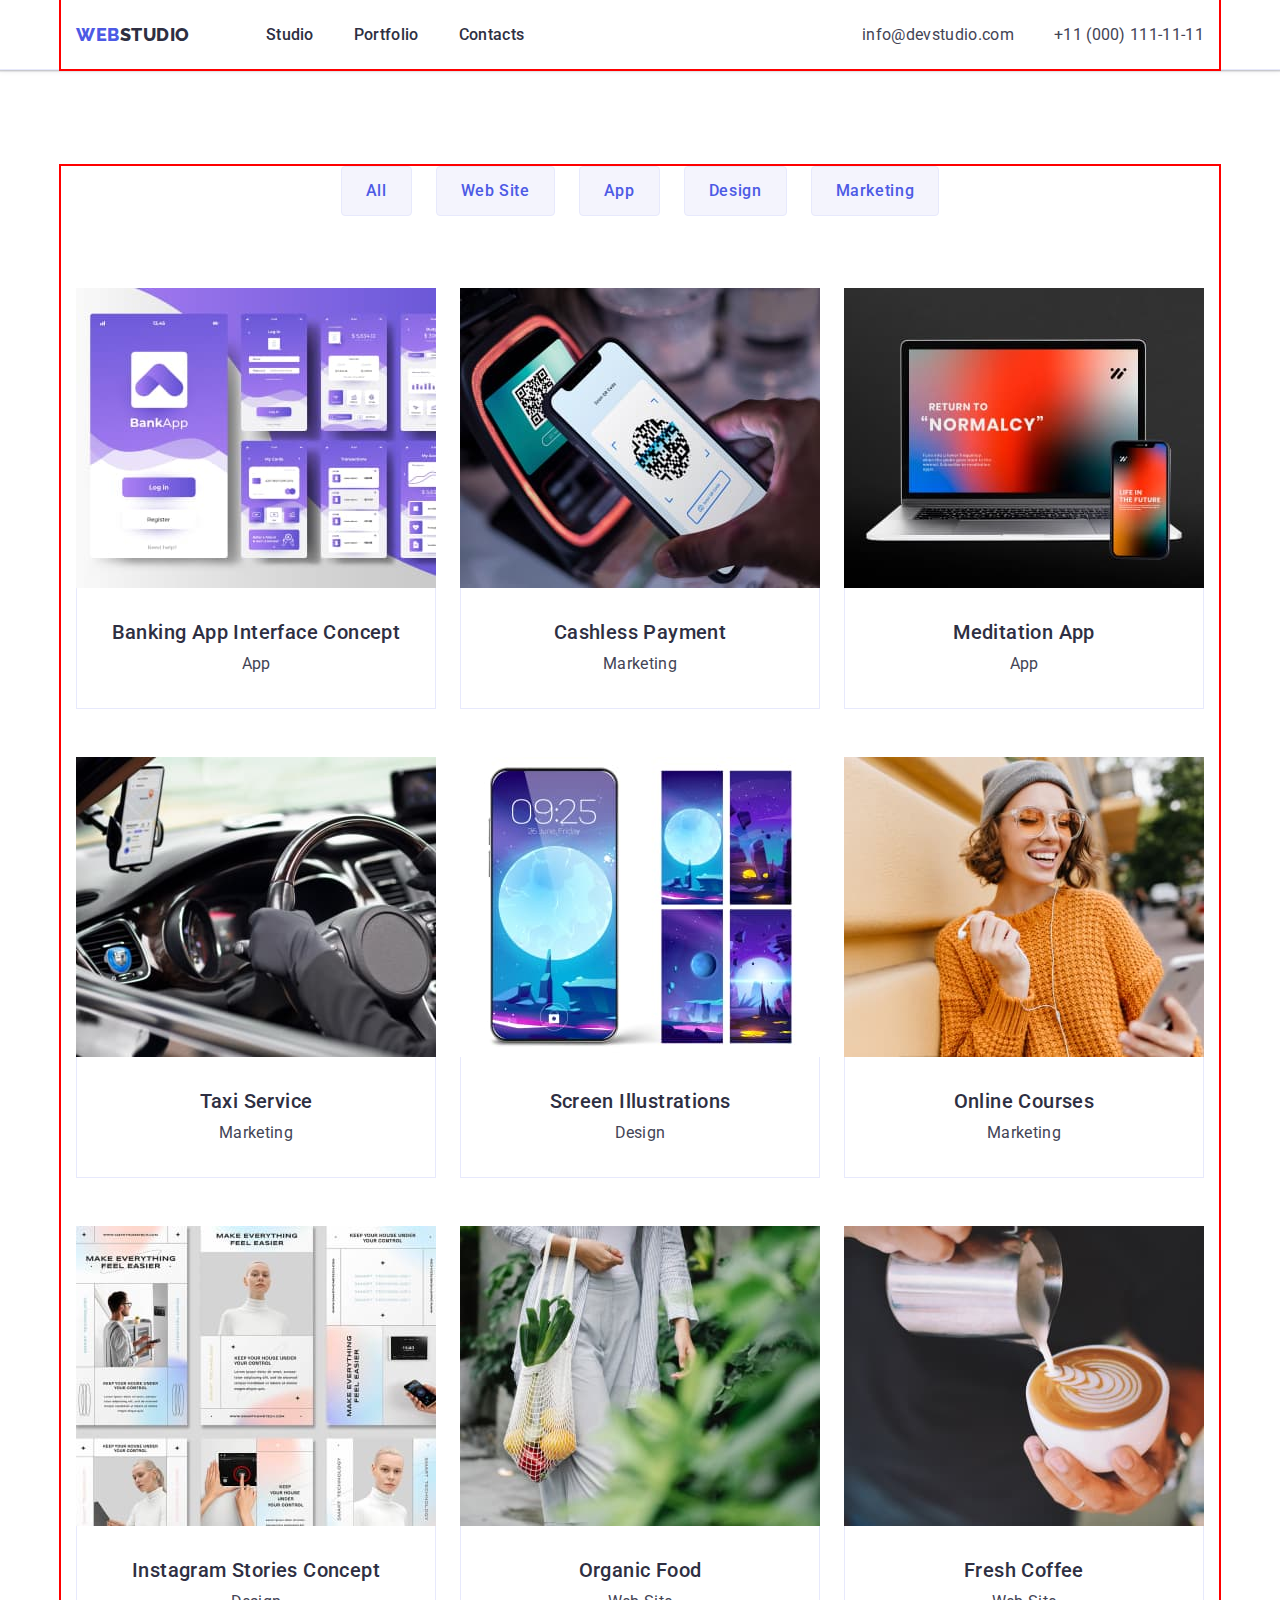
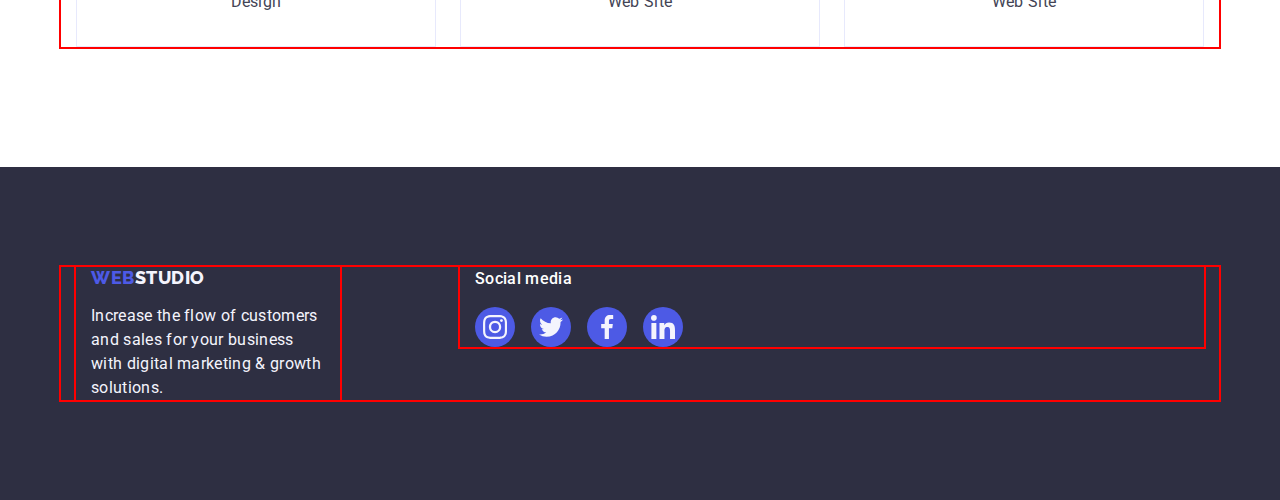
==== portfolio.html @ 50370854 "hw-05" ====
<!DOCTYPE html>
<html lang="en">
  <head>
    <meta charset="UTF-8" />
    <meta http-equiv="X-UA-Compatible" content="IE=edge" />
    <meta name="viewport" content="width=device-width, initial-scale=1.0" />
    <title>Portfolio</title>
    <link rel="preconnect" href="https://fonts.googleapis.com" />
    <link rel="preconnect" href="https://fonts.gstatic.com" crossorigin />
    <link
      href="https://fonts.googleapis.com/css2?family=Montserrat:wght@400;700&family=Raleway:wght@800&family=Roboto:wght@400;500;700;900&display=swap"
      rel="stylesheet"
    />
    <link
      rel="stylesheet"
      href="https://cdn.jsdelivr.net/npm/modern-normalize@1.1.0/modern-normalize.min.css"
    />
    <link rel="stylesheet" href="./css/styles.css" />
  </head>
  <body>
    <!-- Header -->
    <header class="header">
      <div class="container header-container">
        <nav class="header-navigation">
          <a class="logo link" href="./index.html"
            >Web<span class="logo-studio">Studio</span></a
          >
          <ul class="page-list list">
            <li class="page-item">
              <a class="page-link link" href="./index.html">Studio</a>
            </li>
            <li class="page-item">
              <a class="page-link link" href="./portfolio.html">Portfolio</a>
            </li>
            <li class="page-item">
              <a class="page-link link" href="">Contacts</a>
            </li>
          </ul>
        </nav>
        <address class="contacts">
          <ul class="contacts-list list">
            <li class="contacts-item">
              <a class="contacts-link link" href="mailto:info@devstudio.com"
                >info@devstudio.com</a
              >
            </li>
            <li class="contacts-item">
              <a class="contacts-link link" href="tel:+110001111111"
                >+11 (000) 111-11-11</a
              >
            </li>
          </ul>
        </address>
      </div>
    </header>
    <main>
      <section class="main-section">
        <div class="container">
          <h1 hidden>Projects</h1>
          <!-- Buttons -->
          <ul class="button-list list">
            <li>
              <button type="button" class="button-item">All</button>
            </li>
            <li><button type="button" class="button-item">Web Site</button></li>
            <li><button type="button" class="button-item">App</button></li>
            <li><button type="button" class="button-item">Design</button></li>
            <li>
              <button type="button" class="button-item">Marketing</button>
            </li>
          </ul>
          <!-- Projects -->
          <ul class="bar-list list">
            <li class="bar-item">
              <a href="" class="bar-link link">
                <img
                  src="./images/interface-concept.jpg"
                  alt="Banking App Interface Concept photo"
                  width="360"
                  height="300"
                />
                <div class="bar-content">
                  <h2 class="bar-title">Banking App Interface Concept</h2>
                  <p class="bar-text">App</p>
                </div></a
              >
            </li>
            <li class="bar-item">
              <a href="" class="bar-link link">
                <img
                  src="./images/cashless-payment.jpg"
                  alt="Two phones"
                  width="360"
                  height="300"
                />
                <div class="bar-content">
                  <h2 class="bar-title">Cashless Payment</h2>
                  <p class="bar-text">Marketing</p>
                </div></a
              >
            </li>
            <li class="bar-item">
              <a href="" class="bar-link link">
                <img
                  src="./images/meditation-app.jpg"
                  alt="Desktop and phone"
                  width="360"
                  height="300"
                />
                <div class="bar-content">
                  <h2 class="bar-title">Meditation App</h2>
                  <p class="bar-text">App</p>
                </div></a
              >
            </li>
            <li class="bar-item">
              <a href="" class="bar-link link">
                <img
                  src="./images/taxi-service.jpg"
                  alt="Driver in the car"
                  width="360"
                  height="300"
                />
                <div class="bar-content">
                  <h2 class="bar-title">Taxi Service</h2>
                  <p class="bar-text">Marketing</p>
                </div></a
              >
            </li>
            <li class="bar-item">
              <a href="" class="bar-link link">
                <img
                  src="./images/screen-Illustrations.jpg"
                  alt="Pictures on phone"
                  width="360"
                  height="300"
                />
                <div class="bar-content">
                  <h2 class="bar-title">Screen Illustrations</h2>
                  <p class="bar-text">Design</p>
                </div></a
              >
            </li>
            <li class="bar-item">
              <a href="" class="bar-link link">
                <img
                  src="./images/online-courses.jpg"
                  alt="Woman"
                  width="360"
                  height="300"
                />
                <div class="bar-content">
                  <h2 class="bar-title">Online Courses</h2>
                  <p class="bar-text">Marketing</p>
                </div></a
              >
            </li>
            <li class="bar-item">
              <a href="" class="bar-link link">
                <img
                  src="./images/instagram-stories-concept.jpg"
                  alt="Instagram pages"
                  width="360"
                  height="300"
                />
                <div class="bar-content">
                  <h2 class="bar-title">Instagram Stories Concept</h2>
                  <p class="bar-text">Design</p>
                </div></a
              >
            </li>
            <li class="bar-item">
              <a href="" class="bar-link link">
                <img
                  src="./images/organic-food.jpg"
                  alt="A bag with vegetables"
                  width="360"
                  height="300"
                />
                <div class="bar-content">
                  <h2 class="bar-title">Organic Food</h2>
                  <p class="bar-text">Web Site</p>
                </div></a
              >
            </li>
            <li class="bar-item">
              <a href="" class="bar-link link">
                <img
                  src="./images/fresh-coffee.jpg"
                  alt="A cup of coffee"
                  width="360"
                  height="300"
                />
                <div class="bar-content">
                  <h2 class="bar-title">Fresh Coffee</h2>
                  <p class="bar-text">Web Site</p>
                </div></a
              >
            </li>
          </ul>
        </div>
      </section>
    </main>
    <!-- Footer -->
    <footer class="footer">
      <div class="container footer-super-container">
        <div class="container footer-container">
          <a class="footer-logo link" href="./index.html"
            >Web<span class="logo-studio-footer">Studio</span></a
          >
          <p class="footer-text">
            Increase the flow of customers and sales for your business with
            digital marketing & growth solutions.
          </p>
        </div>
        <div class="container footer-soc-container">
          <p class="footer-soc-text">Social media</p>
          <ul class="footer-soc-list list">
            <li class="footer-soc-item">
              <a
                href=""
                class="footer-soc-link link"
                target="_blank"
                rel="noopener noreferrer"
              >
                <svg class="footer-soc-icon" width="24" height="24">
                  <use href="./images/icons.svg#icon-instagram"></use>
                </svg>
              </a>
            </li>
            <li class="footer-soc-item">
              <a
                href=""
                class="footer-soc-link link"
                target="_blank"
                rel="noopener noreferrer"
              >
                <svg class="footer-soc-icon" width="24" height="24">
                  <use href="./images/icons.svg#icon-twitter"></use>
                </svg>
              </a>
            </li>
            <li class="footer-soc-item">
              <a
                href=""
                class="footer-soc-link link"
                target="_blank"
                rel="noopener noreferrer"
              >
                <svg class="footer-soc-icon" width="24" height="24">
                  <use href="./images/icons.svg#icon-facebook"></use>
                </svg>
              </a>
            </li>
            <li class="footer-soc-item">
              <a
                href=""
                class="footer-soc-link link"
                target="_blank"
                rel="noopener noreferrer"
              >
                <svg class="footer-soc-icon" width="24" height="24">
                  <use href="./images/icons.svg#icon-linkedin"></use>
                </svg>
              </a>
            </li>
          </ul>
        </div>
      </div>
    </footer>
  </body>
</html>
---- css/styles.css ----
:root {
    --title-color-one: #2e2f42;
    --title-color-two: #ffffff;
    --text-color-one: #434455;
    --text-color-two: #f4f4fd;
    --background-color-one: #2e2f42;
    --background-color-two: #f4f4fd;
}

body {
    font-family: "Roboto", sans-serif;
    color: #434455;
    background-color: #ffffff;
}

p,
h1,
h2,
h3,
h4,
h5,
h6 {
    margin: 0;
}

ul,
ol {
    margin: 0;
    padding: 0;
}

img {
    display: block;
}

.list {
    list-style: none;
}

.link {
    text-decoration: none;
}

.container {
    width: 1158px;
    padding-left: 15px;
    padding-right: 15px;
    margin: 0 auto;
    outline: 2px solid red;
}

/* Header */

.header {
    border-bottom: 1px solid #E7E9FC;
    box-shadow: 0px 2px 1px rgba(46, 47, 66, 0.08), 0px 1px 1px rgba(46, 47, 66, 0.16), 0px 1px 6px rgba(46, 47, 66, 0.08);
}

.header-container {
    display: flex;
    align-items: center;
}

.header-navigation {
    display: flex;
    align-items: center;
}

.logo {
    font-family: 'Raleway', sans-serif;
    font-weight: 800;
    font-size: 18px;
    line-height: 1.17;
    letter-spacing: 0.03em;
    text-transform: uppercase;
    color: #4D5AE5;
    margin-right: 76px;
    padding-top: 24px;
    padding-bottom: 24px;
}

.logo-studio {
    color: var(--title-color-one);
}

.page-list {
    display: flex;
    gap: 40px;
}

.contacts {
    margin-left: auto;
}

.contacts-list {
    display: flex;
    gap: 40px;
}

.contacts-item {
    display: flex;
}

.page-link {
    font-weight: 500;
    font-size: 16px;
    line-height: 1.5;
    letter-spacing: 0.02em;
    color: var(--title-color-one);
    padding-top: 24px;
    padding-bottom: 24px;
}

.page-link:hover,
.page-link:focus {
    color: #404bbf;
}

.contacts {
    font-style: normal;
}

.contacts-link {
    font-style: normal;
    font-size: 16px;
    line-height: 1.5;
    letter-spacing: 0.02em;
    color: var(--text-color-one);
}

.contacts-link:hover,
.contacts-link:focus {
    color: #404bbf;
}


/* Hero */

.hero {
    background-color: var(--background-color-one);
    background-image: linear-gradient(rgba(46, 47, 66, 0.7), rgba(46, 47, 66, 0.7)), url(../images/people-office.jpg);
    background-repeat: no-repeat;
    background-position: center;
    background-size: cover;
    padding-top: 188px;
    padding-bottom: 188px;
    max-width: 1440px;
}

.hero-title {
    font-weight: 700;
    font-size: 56px;
    line-height: 1.07;
    text-align: center;
    letter-spacing: 0.02em;
    color: var(--title-color-two);
    margin-bottom: 48px;
    max-width: 496px;
    margin-left: auto;
    margin-right: auto;
}

.hero-button {
    font-family: 'Roboto', sans-serif;
    background: #4D5AE5;
    font-weight: 500;
    font-size: 16px;
    line-height: 1.5;
    letter-spacing: 0.04em;
    color: #FFFFFF;
    cursor: pointer;
    display: block;
    min-width: 169px;
    height: 56px;
    margin-top: 48px;
    padding: 16px 32px;
    border-radius: 4px;
    border: none;
    margin-left: auto;
    margin-right: auto;
}

.hero-button:hover,
.hero-button:focus {
    background-color: #404bbf;
}

/* Advantages */

.advantage-section {
    padding: 120px 0;
}

.advantage-list {
    display: flex;
    gap: 24px;
    height: 224px;
}

.advantage-feature {
    display: flex;
    justify-content: center;
    align-items: center;
    height: 112px;
    background: #F4F4FD;
    border-radius: 4px;
    margin-bottom: 8px;
}

.advantage-title {
    font-weight: 500;
    font-size: 20px;
    line-height: 1.2;
    letter-spacing: 0.02em;
    color: var(--title-color-one);
    margin-bottom: 8px;
}

.advantage-text {
    font-size: 16px;
    line-height: 1.5;
    letter-spacing: 0.02em;
    color: var(--text-color-one);
    max-width: 264px;
}

/* Activities */

.activities-section {
    padding-bottom: 120px;
}

.activities {
    font-size: 36px;
    line-height: 1.11;
    text-align: center;
    letter-spacing: 0.02em;
    text-transform: capitalize;
    color: var(--title-color-one);
    margin-bottom: 72px;

}

.activities-list {
    display: flex;
    gap: 24px;
}

/* Team */

.team-section {
    background-color: var(--background-color-two);
    padding: 120px 0;
}

.team {
    font-weight: 700;
    font-size: 36px;
    line-height: 1.11;
    text-align: center;
    letter-spacing: 0.02em;
    text-transform: capitalize;
    color: var(--title-color-one);
    margin-bottom: 72px;
}

.team-list {
    display: flex;
    gap: 24px;
}

.team-item {
    background-color: #ffffff;
    border-radius: 0px 0px 4px 4px;
    box-shadow: 0px 1px 6px rgba(46, 47, 66, 0.08),
        0px 1px 1px rgba(46, 47, 66, 0.16),
        0px 2px 1px rgba(46, 47, 66, 0.08);
}

.name {
    display: block;
    padding: 32px 16px;
    margin-left: auto;
    margin-right: auto;
}

.team-title {
    font-weight: 500;
    font-size: 20px;
    line-height: 1.2;
    letter-spacing: 0.02em;
    color: var(--title-color-one);
    text-align: center;
    margin-bottom: 8px;
}

.team-text {
    font-size: 16px;
    line-height: 1.5;
    letter-spacing: 0.02em;
    color: var(--text-color-one);
    text-align: center;
    margin-bottom: 8px;
}

.team-soc-list {
    display: flex;
    justify-content: center;
    gap: 24px;
}

.team-soc-item {
    width: 40px;
    height: 40px;
}

.team-soc-icon {
    fill: #f4f4fd;
}

.team-soc-link {
    width: 100%;
    height: 100%;
    background: #4D5AE5;
    border-radius: 50%;
    display: flex;
    justify-content: center;
    align-items: center;
}

.team-soc-link:hover,
.team-soc-link:focus {
    background-color: #404bbf
}

/* Customers */

.customers {

    font-style: normal;
    font-weight: 700;
    font-size: 36px;
    line-height: 1.11;
    text-align: center;
    letter-spacing: 0.02em;
    text-transform: capitalize;
    color: var(--title-color-one);
    margin-bottom: 72px;
}

.customers-section {
    padding-top: 120px;
    padding-bottom: 120px;
}

.customers-list {
    display: flex;
    gap: 24px;
}

.customers-item {
    width: calc((100% - 120px) / 6);
    height: 88px;
}

.customers-link {
    width: 100%;
    height: 100%;
    border: 1px solid #8E8F99;
    border-radius: 4px;
    display: flex;
    align-items: center;
    justify-content: center;
    color: #8e8f99;
}

.customers-link:hover,
.customers-link:focus {
    color: #404bbf;
    border-color: #404bbf;
}

.customers-icon {
    fill: currentColor;
}


/* Portfolio */


/* Buttons */

.main-section {
    padding-top: 96px;
    padding-bottom: 120px;
}

.button-list {
    margin-bottom: 72px;
    display: flex;
    gap: 24px;
    justify-content: center;
}

.button-item {
    font-family: inherit;
    background-color: var(--text-color-two);
    font-weight: 500;
    font-size: 16px;
    line-height: 1.5;
    letter-spacing: 0.04em;
    color: #4D5AE5;
    cursor: pointer;
    padding: 12px 24px;
    background: #F4F4FD;
    border: 1px solid #E7E9FC;
    border-radius: 4px;
}

.button-item:hover,
.button-item:focus {
    background-color: #404bbf;
    color: #ffffff;
    border: 1px solid transparent;
    box-shadow: 0px 3px 1px rgba(0, 0, 0, 0.1), 0px 2px 1px rgba(0, 0, 0, 0.08), 0px 2px 2px rgba(0, 0, 0, 0.12);
}

/* Projects */

.bar-list {
    display: flex;
    flex-wrap: wrap;
    gap: 24px;
    text-align: center;
    row-gap: 48px;
}

.bar-content {
    border: 1px solid #e7e9fc;
    border-top: none;
    padding: 32px 16px;
}

.bar-title {
    font-weight: 500;
    font-size: 20px;
    line-height: 1.2;
    letter-spacing: 0.02em;
    color: var(--title-color-one);
    margin-bottom: 8px;
    text-align: center;
}

.bar-text {
    font-size: 16px;
    line-height: 1.5;
    letter-spacing: 0.02em;
    color: var(--text-color-one);
    text-align: center;
}

.bar-link {
    display: block;
}

.bar-link:hover,
.bar-link:focus {
    box-shadow: 0px 1px 6px rgba(46, 47, 66, 0.08), 0px 1px 1px rgba(46, 47, 66, 0.16), 0px 2px 1px rgba(46, 47, 66, 0.08);
}

/* Footer */

.footer {
    background-color: var(--background-color-one);
    padding-top: 100px;
    padding-bottom: 100px;
    display: flex;
}

.footer-super-container {
    display: flex;
    align-items: baseline;
}

.footer-container {
    margin-right: 120px;
    padding-left: 15px;
    padding-right: 15px;
    max-width: 264px;
    margin-right: 120px;
}

.footer-logo {
    display: inline-block;
    font-family: 'Raleway', sans-serif;
    font-weight: 800;
    font-size: 18px;
    line-height: 1.17;
    letter-spacing: 0.03em;
    text-transform: uppercase;
    color: #4D5AE5;
    margin-bottom: 16px;
}

.footer-text {
    font-size: 16px;
    line-height: 1.5;
    letter-spacing: 0.02em;
    color: var(--text-color-two);
    max-width: 264px;
}

.logo-studio-footer {
    color: var(--text-color-two);
}

.footer-soc-container {}

.footer-soc-text {
    font-weight: 500;
    font-size: 16px;
    line-height: 1.5;
    letter-spacing: 0.02em;
    color: var(--title-color-two);
    margin-bottom: 16px;
}

.footer-soc-list {
    display: flex;
    gap: 16px;
}

.footer-soc-item {
    width: 40px;
    height: 40px;
}

.footer-soc-link {
    width: 100%;
    height: 100%;
    background: #4D5AE5;
    border-radius: 50%;
    display: flex;
    justify-content: center;
    align-items: center;
}

.footer-soc-icon {
    fill: var(--text-color-two);
}

.footer-soc-link:hover,
.footer-soc-link:focus {
    background-color: #31d0aa;
}
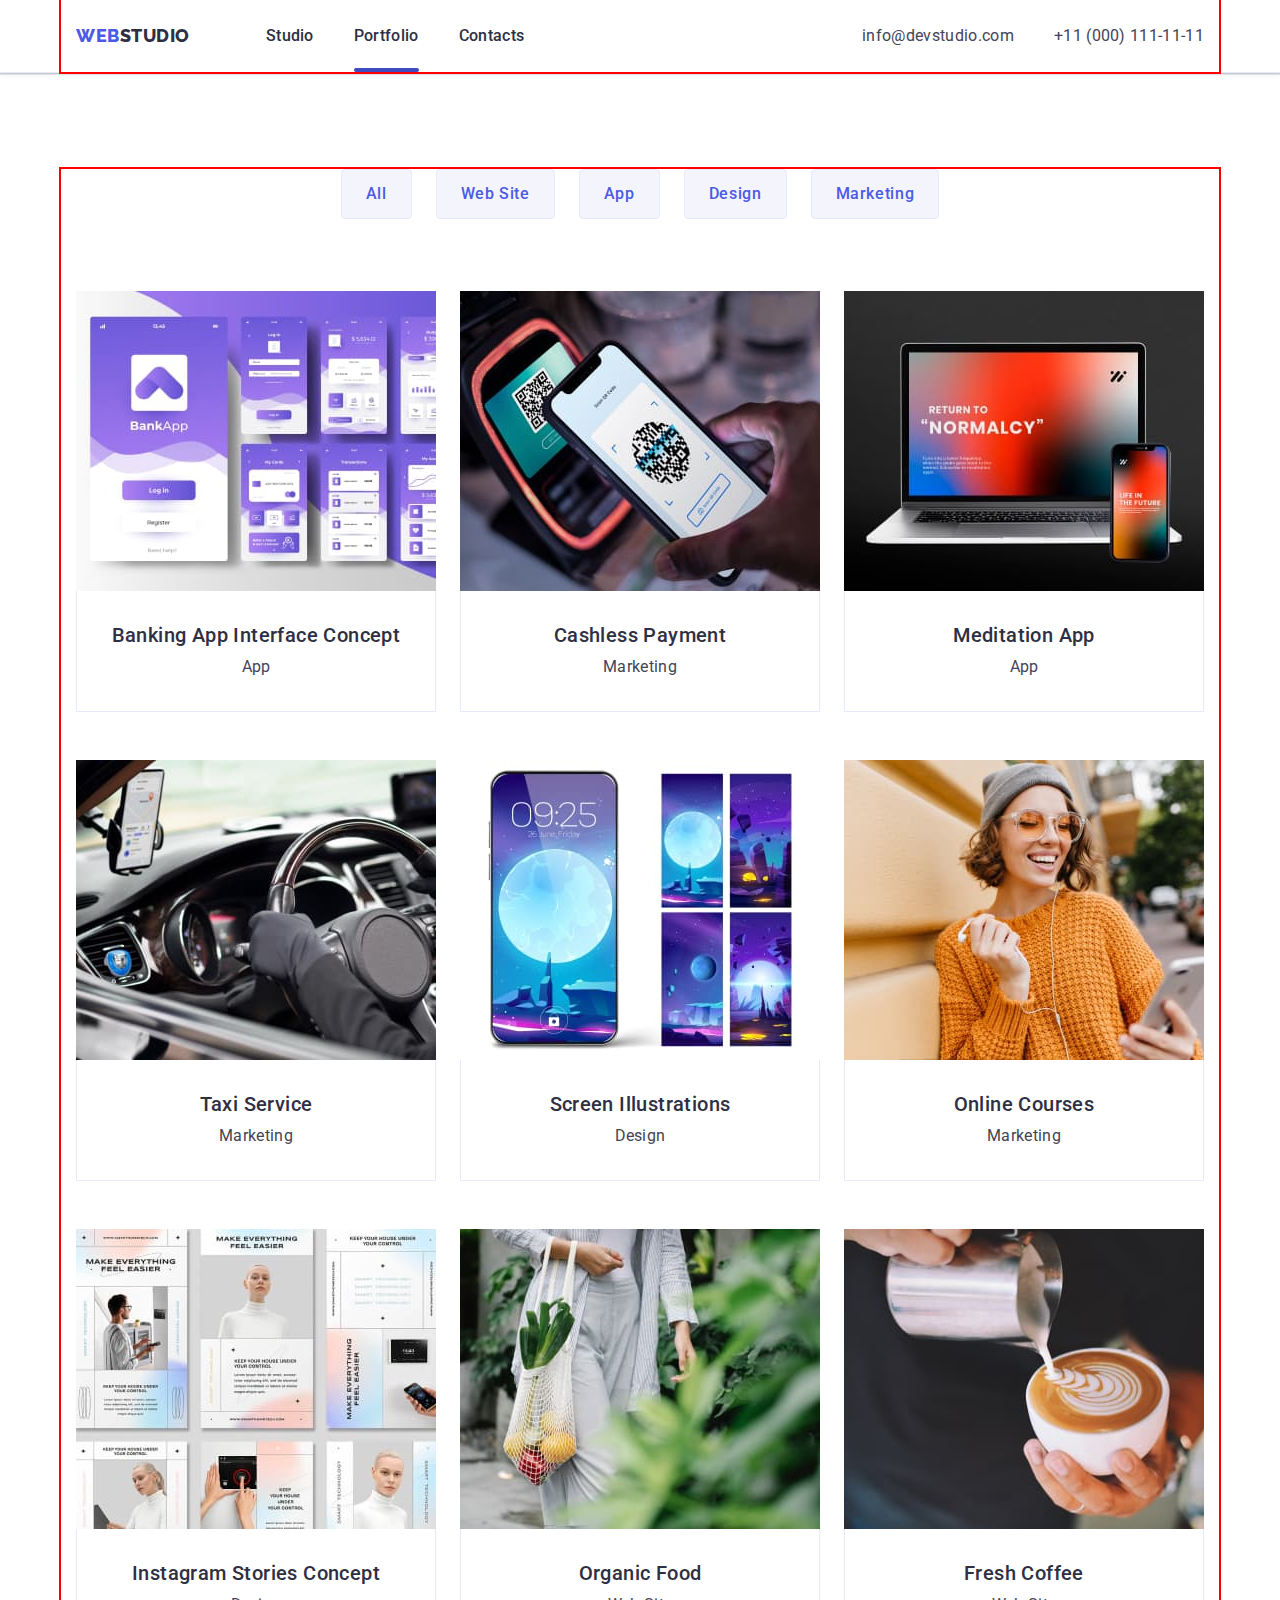
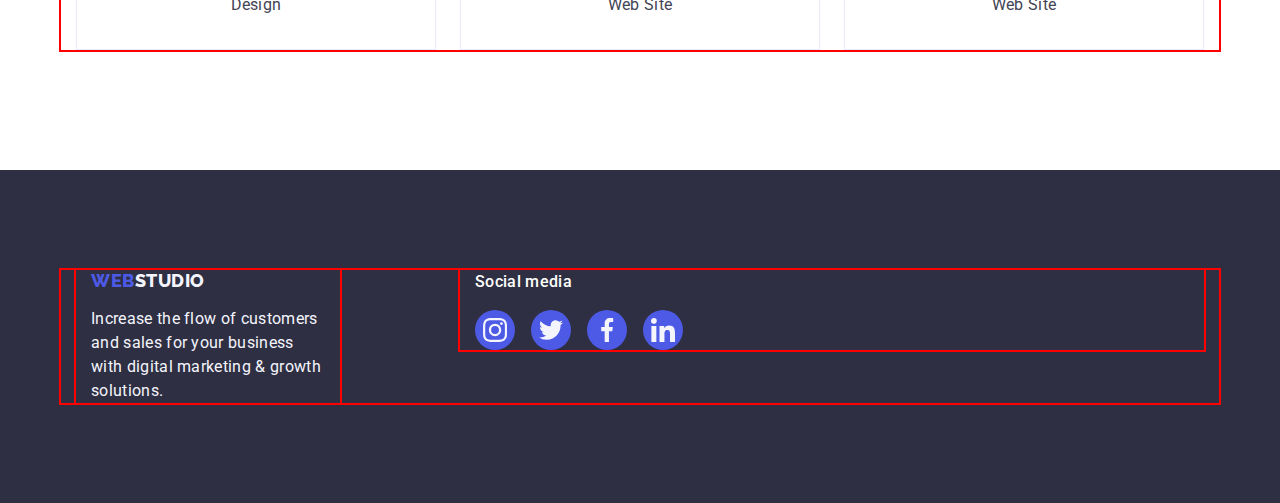
==== commit 28cf89d9: "hw-05" ====
--- a/portfolio.html
+++ b/portfolio.html
@@ -30,7 +30,9 @@
               <a class="page-link link" href="./index.html">Studio</a>
             </li>
             <li class="page-item">
-              <a class="page-link link" href="./portfolio.html">Portfolio</a>
+              <a class="page-link current link" href="./portfolio.html"
+                >Portfolio</a
+              >
             </li>
             <li class="page-item">
               <a class="page-link link" href="">Contacts</a>
@@ -44,7 +46,7 @@
                 >info@devstudio.com</a
               >
             </li>
-            <li class="contacts-item">
+            <li class="contacts-item second-item">
               <a class="contacts-link link" href="tel:+110001111111"
                 >+11 (000) 111-11-11</a
               >
--- a/css/styles.css
+++ b/css/styles.css
@@ -109,6 +109,19 @@
     color: var(--title-color-one);
     padding-top: 24px;
     padding-bottom: 24px;
+    display: block;
+    position: relative;
+}
+
+.page-link.current:after {
+    content: '';
+    position: absolute;
+    left: 0;
+    bottom: 0;
+    width: 100%;
+    height: 4px;
+    background: #404BBF;
+    border-radius: 2px;
 }
 
 .page-link:hover,
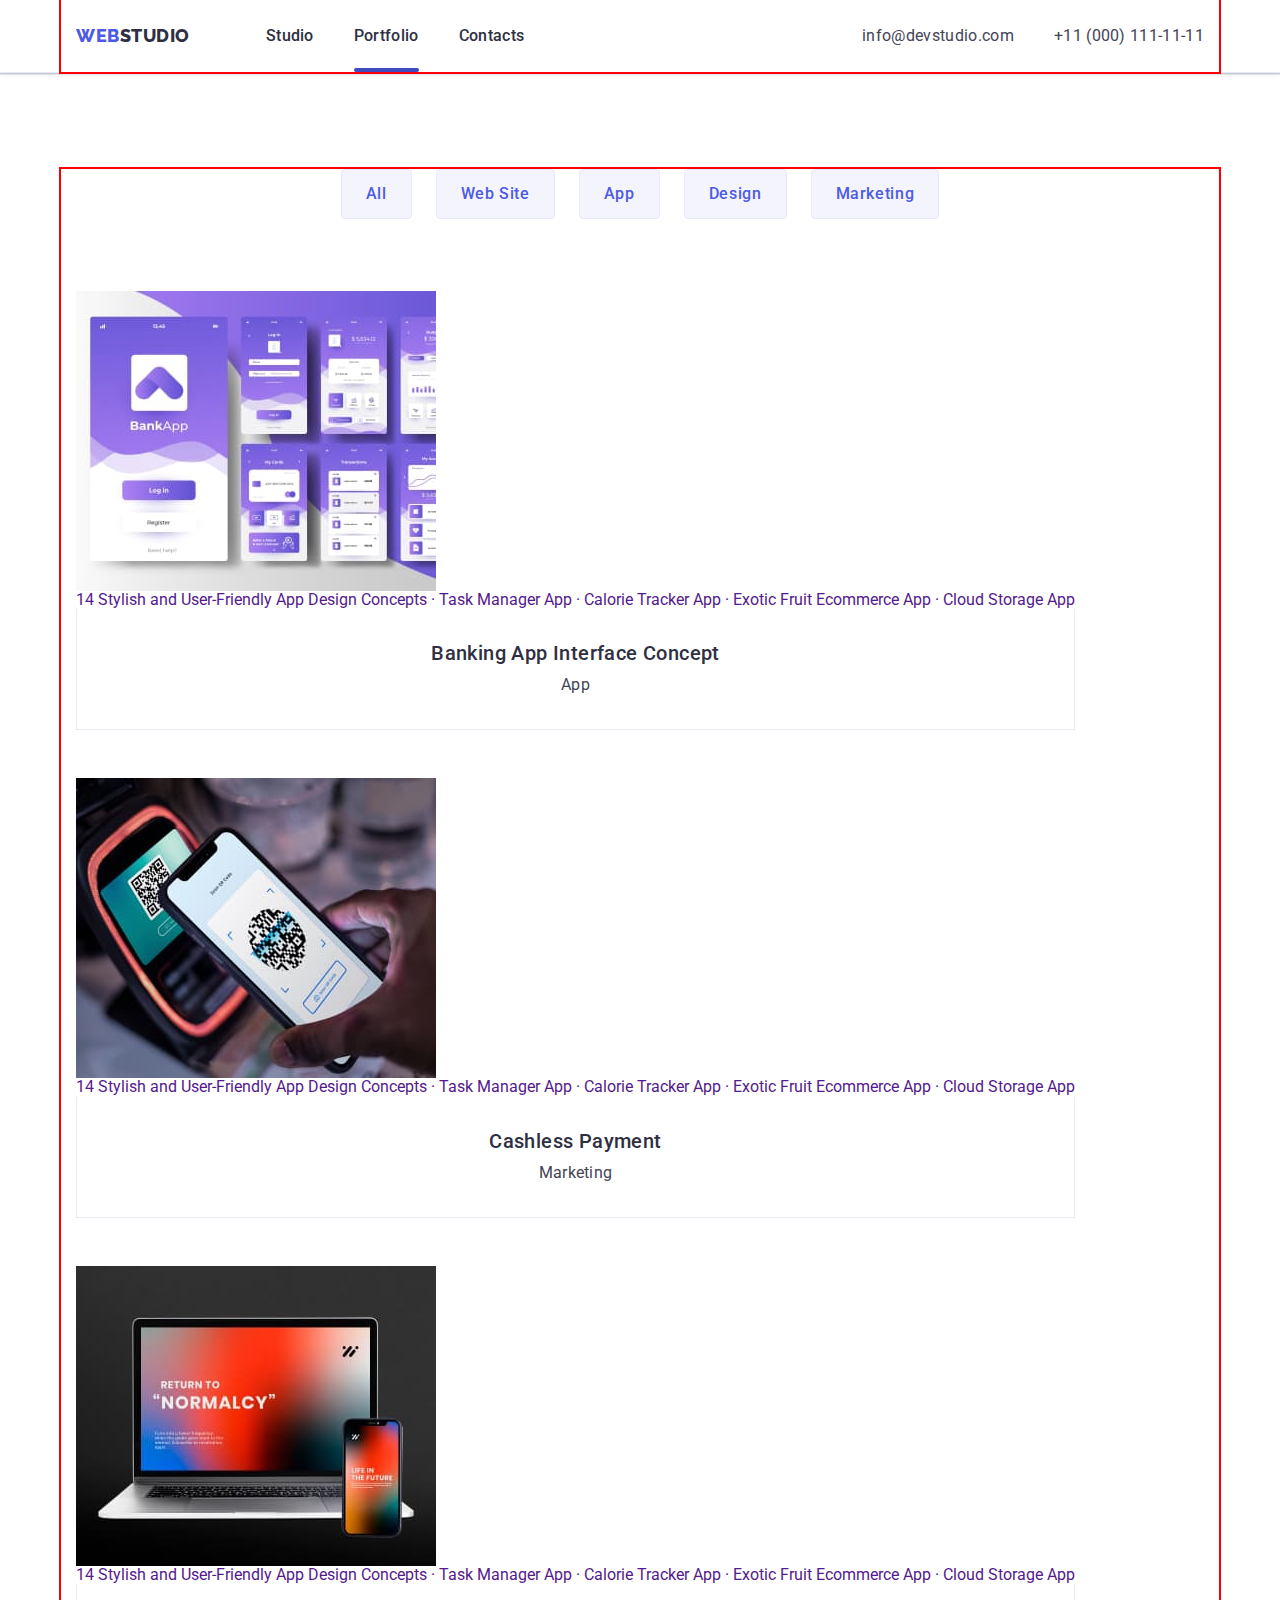
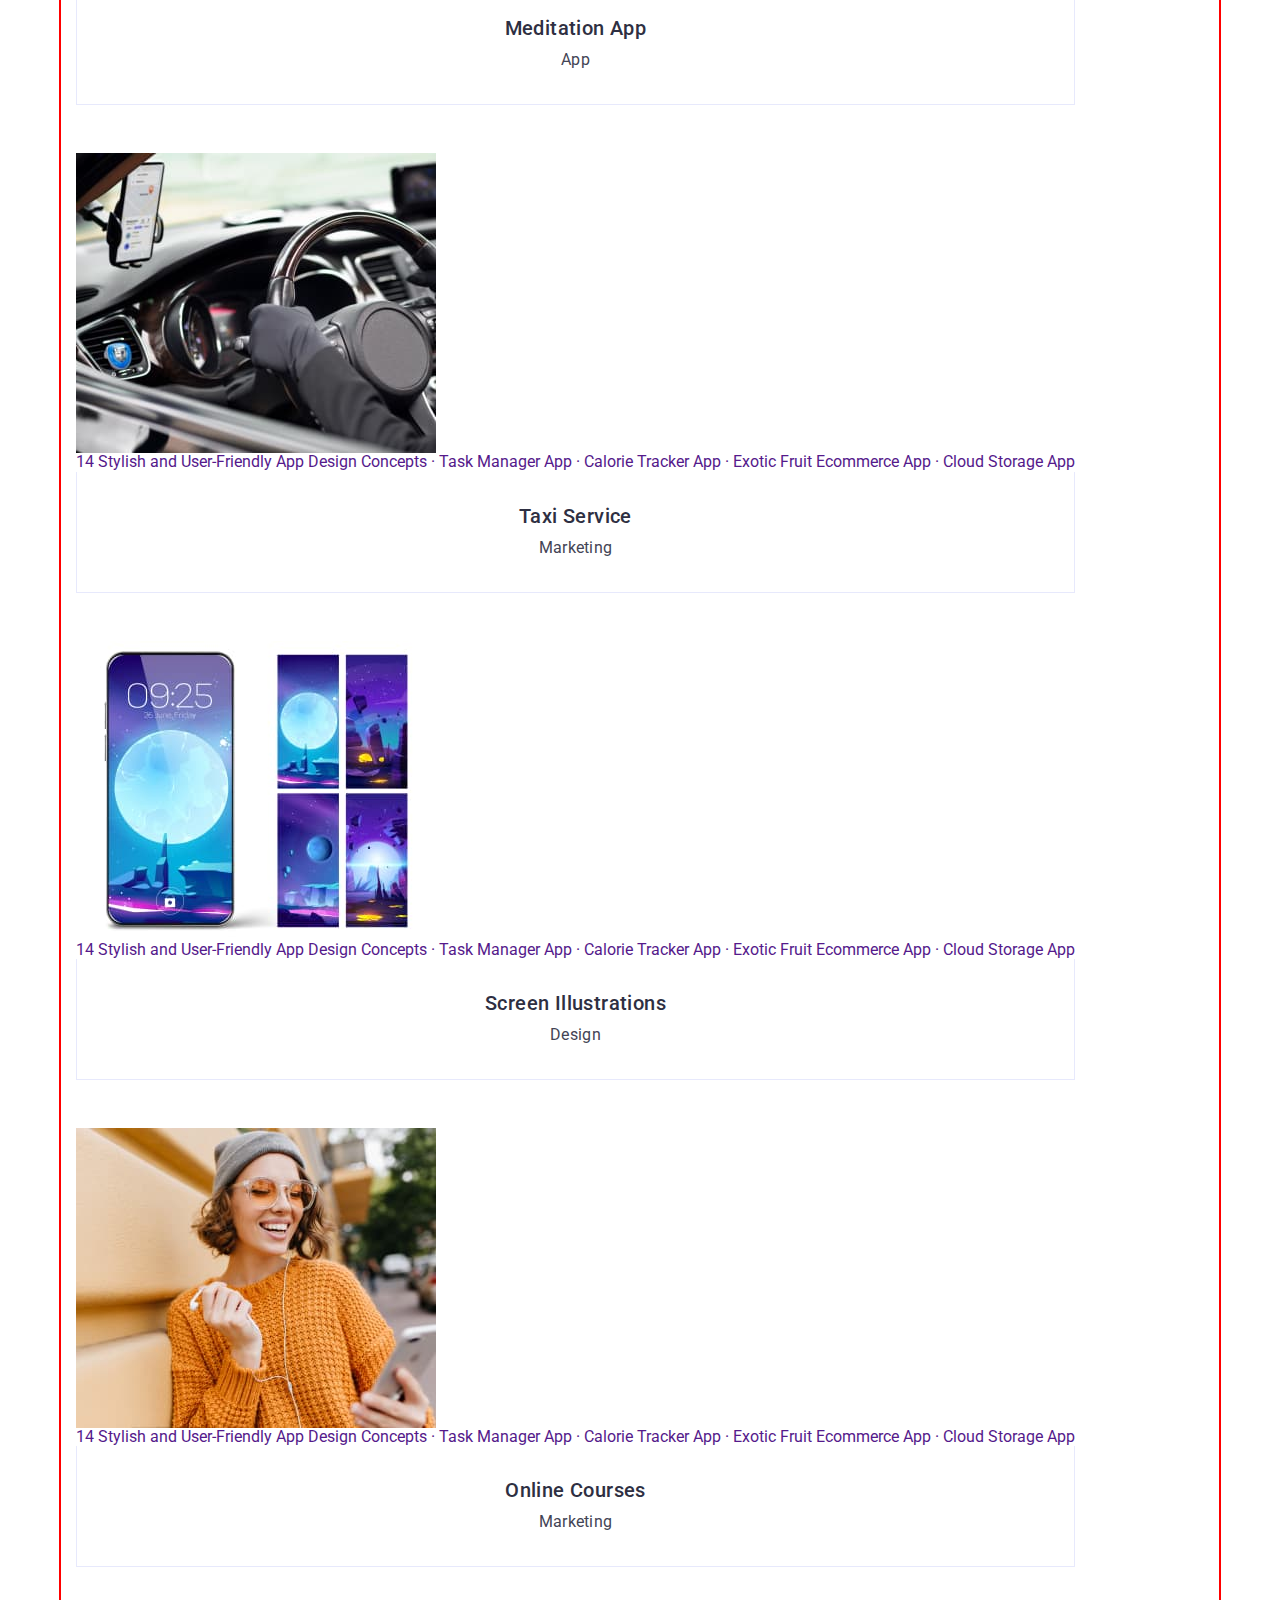
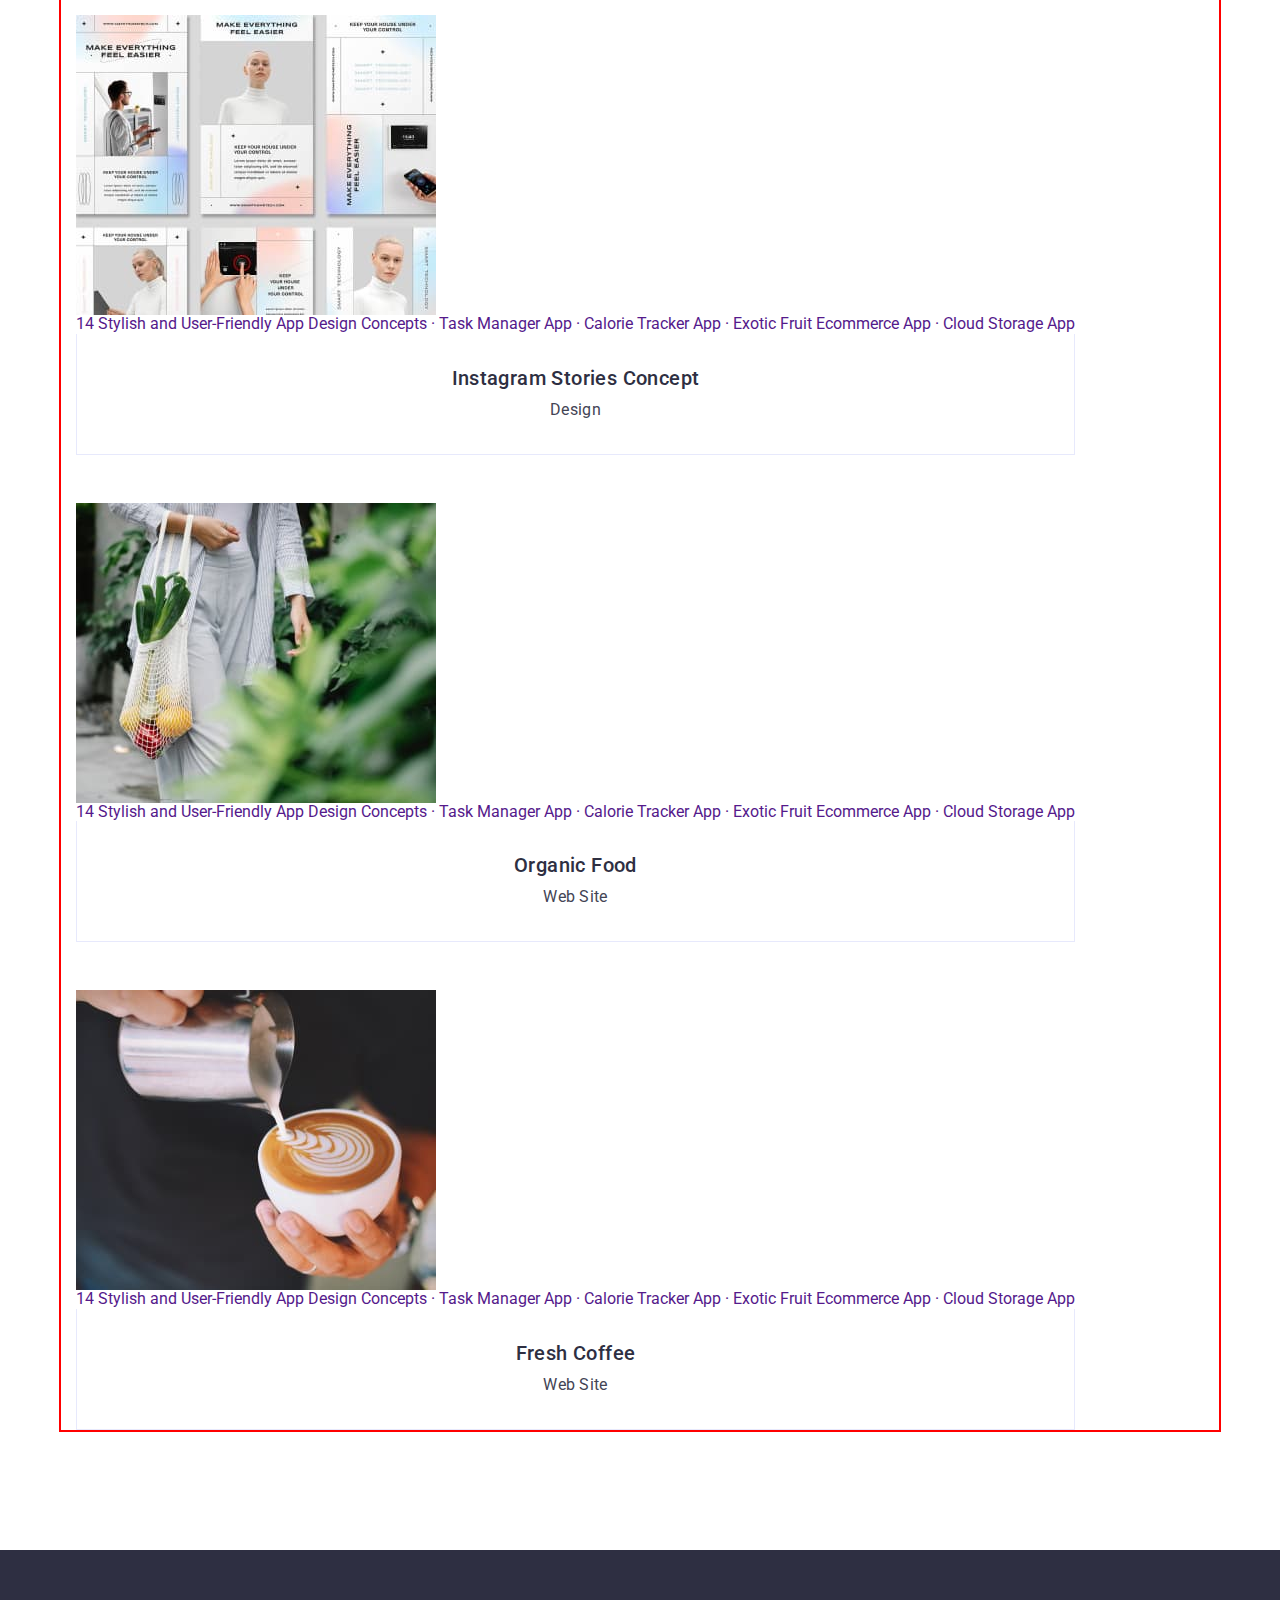
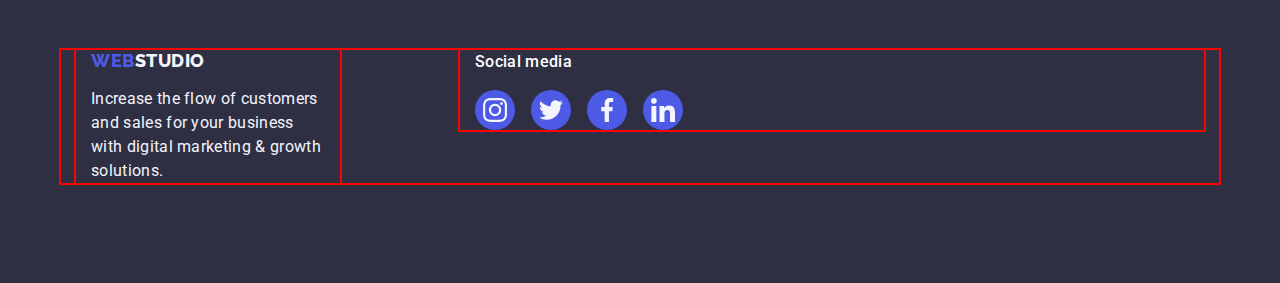
==== commit cb2dd588: "Update portfolio.html" ====
--- a/portfolio.html
+++ b/portfolio.html
@@ -75,12 +75,19 @@
           <ul class="bar-list list">
             <li class="bar-item">
               <a href="" class="bar-link link">
-                <img
-                  src="./images/interface-concept.jpg"
-                  alt="Banking App Interface Concept photo"
-                  width="360"
-                  height="300"
-                />
+                <div class="bar-overlay">
+                  <img
+                    src="./images/interface-concept.jpg"
+                    alt="Banking App Interface Concept photo"
+                    width="360"
+                    height="300"
+                  />
+                  <p class="bar-cover-text">
+                    14 Stylish and User-Friendly App Design Concepts · Task
+                    Manager App · Calorie Tracker App · Exotic Fruit Ecommerce
+                    App · Cloud Storage App
+                  </p>
+                </div>
                 <div class="bar-content">
                   <h2 class="bar-title">Banking App Interface Concept</h2>
                   <p class="bar-text">App</p>
@@ -89,12 +96,19 @@
             </li>
             <li class="bar-item">
               <a href="" class="bar-link link">
-                <img
-                  src="./images/cashless-payment.jpg"
-                  alt="Two phones"
-                  width="360"
-                  height="300"
-                />
+                <div class="bar-overlay">
+                  <img
+                    src="./images/cashless-payment.jpg"
+                    alt="Two phones"
+                    width="360"
+                    height="300"
+                  />
+                  <p class="bar-cover-text">
+                    14 Stylish and User-Friendly App Design Concepts · Task
+                    Manager App · Calorie Tracker App · Exotic Fruit Ecommerce
+                    App · Cloud Storage App
+                  </p>
+                </div>
                 <div class="bar-content">
                   <h2 class="bar-title">Cashless Payment</h2>
                   <p class="bar-text">Marketing</p>
@@ -103,12 +117,19 @@
             </li>
             <li class="bar-item">
               <a href="" class="bar-link link">
-                <img
-                  src="./images/meditation-app.jpg"
-                  alt="Desktop and phone"
-                  width="360"
-                  height="300"
-                />
+                <div class="bar-overlay">
+                  <img
+                    src="./images/meditation-app.jpg"
+                    alt="Desktop and phone"
+                    width="360"
+                    height="300"
+                  />
+                  <p class="bar-cover-text">
+                    14 Stylish and User-Friendly App Design Concepts · Task
+                    Manager App · Calorie Tracker App · Exotic Fruit Ecommerce
+                    App · Cloud Storage App
+                  </p>
+                </div>
                 <div class="bar-content">
                   <h2 class="bar-title">Meditation App</h2>
                   <p class="bar-text">App</p>
@@ -117,12 +138,19 @@
             </li>
             <li class="bar-item">
               <a href="" class="bar-link link">
-                <img
-                  src="./images/taxi-service.jpg"
-                  alt="Driver in the car"
-                  width="360"
-                  height="300"
-                />
+                <div class="bar-overlay">
+                  <img
+                    src="./images/taxi-service.jpg"
+                    alt="Driver in the car"
+                    width="360"
+                    height="300"
+                  />
+                  <p class="bar-cover-text">
+                    14 Stylish and User-Friendly App Design Concepts · Task
+                    Manager App · Calorie Tracker App · Exotic Fruit Ecommerce
+                    App · Cloud Storage App
+                  </p>
+                </div>
                 <div class="bar-content">
                   <h2 class="bar-title">Taxi Service</h2>
                   <p class="bar-text">Marketing</p>
@@ -131,12 +159,19 @@
             </li>
             <li class="bar-item">
               <a href="" class="bar-link link">
-                <img
-                  src="./images/screen-Illustrations.jpg"
-                  alt="Pictures on phone"
-                  width="360"
-                  height="300"
-                />
+                <div class="bar-overlay">
+                  <img
+                    src="./images/screen-Illustrations.jpg"
+                    alt="Pictures on phone"
+                    width="360"
+                    height="300"
+                  />
+                  <p class="bar-cover-text">
+                    14 Stylish and User-Friendly App Design Concepts · Task
+                    Manager App · Calorie Tracker App · Exotic Fruit Ecommerce
+                    App · Cloud Storage App
+                  </p>
+                </div>
                 <div class="bar-content">
                   <h2 class="bar-title">Screen Illustrations</h2>
                   <p class="bar-text">Design</p>
@@ -145,12 +180,19 @@
             </li>
             <li class="bar-item">
               <a href="" class="bar-link link">
-                <img
-                  src="./images/online-courses.jpg"
-                  alt="Woman"
-                  width="360"
-                  height="300"
-                />
+                <div class="bar-overlay">
+                  <img
+                    src="./images/online-courses.jpg"
+                    alt="Woman"
+                    width="360"
+                    height="300"
+                  />
+                  <p class="bar-cover-text">
+                    14 Stylish and User-Friendly App Design Concepts · Task
+                    Manager App · Calorie Tracker App · Exotic Fruit Ecommerce
+                    App · Cloud Storage App
+                  </p>
+                </div>
                 <div class="bar-content">
                   <h2 class="bar-title">Online Courses</h2>
                   <p class="bar-text">Marketing</p>
@@ -159,12 +201,19 @@
             </li>
             <li class="bar-item">
               <a href="" class="bar-link link">
-                <img
-                  src="./images/instagram-stories-concept.jpg"
-                  alt="Instagram pages"
-                  width="360"
-                  height="300"
-                />
+                <div class="bar-overlay">
+                  <img
+                    src="./images/instagram-stories-concept.jpg"
+                    alt="Instagram pages"
+                    width="360"
+                    height="300"
+                  />
+                  <p class="bar-cover-text">
+                    14 Stylish and User-Friendly App Design Concepts · Task
+                    Manager App · Calorie Tracker App · Exotic Fruit Ecommerce
+                    App · Cloud Storage App
+                  </p>
+                </div>
                 <div class="bar-content">
                   <h2 class="bar-title">Instagram Stories Concept</h2>
                   <p class="bar-text">Design</p>
@@ -173,12 +222,19 @@
             </li>
             <li class="bar-item">
               <a href="" class="bar-link link">
-                <img
-                  src="./images/organic-food.jpg"
-                  alt="A bag with vegetables"
-                  width="360"
-                  height="300"
-                />
+                <div class="bar-overlay">
+                  <img
+                    src="./images/organic-food.jpg"
+                    alt="A bag with vegetables"
+                    width="360"
+                    height="300"
+                  />
+                  <p class="bar-cover-text">
+                    14 Stylish and User-Friendly App Design Concepts · Task
+                    Manager App · Calorie Tracker App · Exotic Fruit Ecommerce
+                    App · Cloud Storage App
+                  </p>
+                </div>
                 <div class="bar-content">
                   <h2 class="bar-title">Organic Food</h2>
                   <p class="bar-text">Web Site</p>
@@ -187,12 +243,19 @@
             </li>
             <li class="bar-item">
               <a href="" class="bar-link link">
-                <img
-                  src="./images/fresh-coffee.jpg"
-                  alt="A cup of coffee"
-                  width="360"
-                  height="300"
-                />
+                <div class="bar-overlay">
+                  <img
+                    src="./images/fresh-coffee.jpg"
+                    alt="A cup of coffee"
+                    width="360"
+                    height="300"
+                  />
+                  <p class="bar-cover-text">
+                    14 Stylish and User-Friendly App Design Concepts · Task
+                    Manager App · Calorie Tracker App · Exotic Fruit Ecommerce
+                    App · Cloud Storage App
+                  </p>
+                </div>
                 <div class="bar-content">
                   <h2 class="bar-title">Fresh Coffee</h2>
                   <p class="bar-text">Web Site</p>
--- a/css/styles.css
+++ b/css/styles.css
@@ -111,6 +111,7 @@
     padding-bottom: 24px;
     display: block;
     position: relative;
+    transition: color 250 ms cubic-bezier(0.4, 0, 0.2, 1);
 }
 
 .page-link.current:after {
@@ -139,6 +140,7 @@
     line-height: 1.5;
     letter-spacing: 0.02em;
     color: var(--text-color-one);
+    transition: color 250 ms cubic-bezier(0.4, 0, 0.2, 1);
 }
 
 .contacts-link:hover,
@@ -191,6 +193,7 @@
     border: none;
     margin-left: auto;
     margin-right: auto;
+    transition: color 250 ms cubic-bezier(0.4, 0, 0.2, 1);
 }
 
 .hero-button:hover,
@@ -339,6 +342,7 @@
     display: flex;
     justify-content: center;
     align-items: center;
+    transition: color 250 ms cubic-bezier(0.4, 0, 0.2, 1);
 }
 
 .team-soc-link:hover,
@@ -385,6 +389,7 @@
     align-items: center;
     justify-content: center;
     color: #8e8f99;
+    transition: color 250 ms cubic-bezier(0.4, 0, 0.2, 1);
 }
 
 .customers-link:hover,
@@ -428,6 +433,7 @@
     background: #F4F4FD;
     border: 1px solid #E7E9FC;
     border-radius: 4px;
+    transition: color 250 ms cubic-bezier(0.4, 0, 0.2, 1);
 }
 
 .button-item:hover,
@@ -560,6 +566,7 @@
 
 .footer-soc-icon {
     fill: var(--text-color-two);
+    transition: color 250 ms cubic-bezier(0.4, 0, 0.2, 1);
 }
 
 .footer-soc-link:hover,
